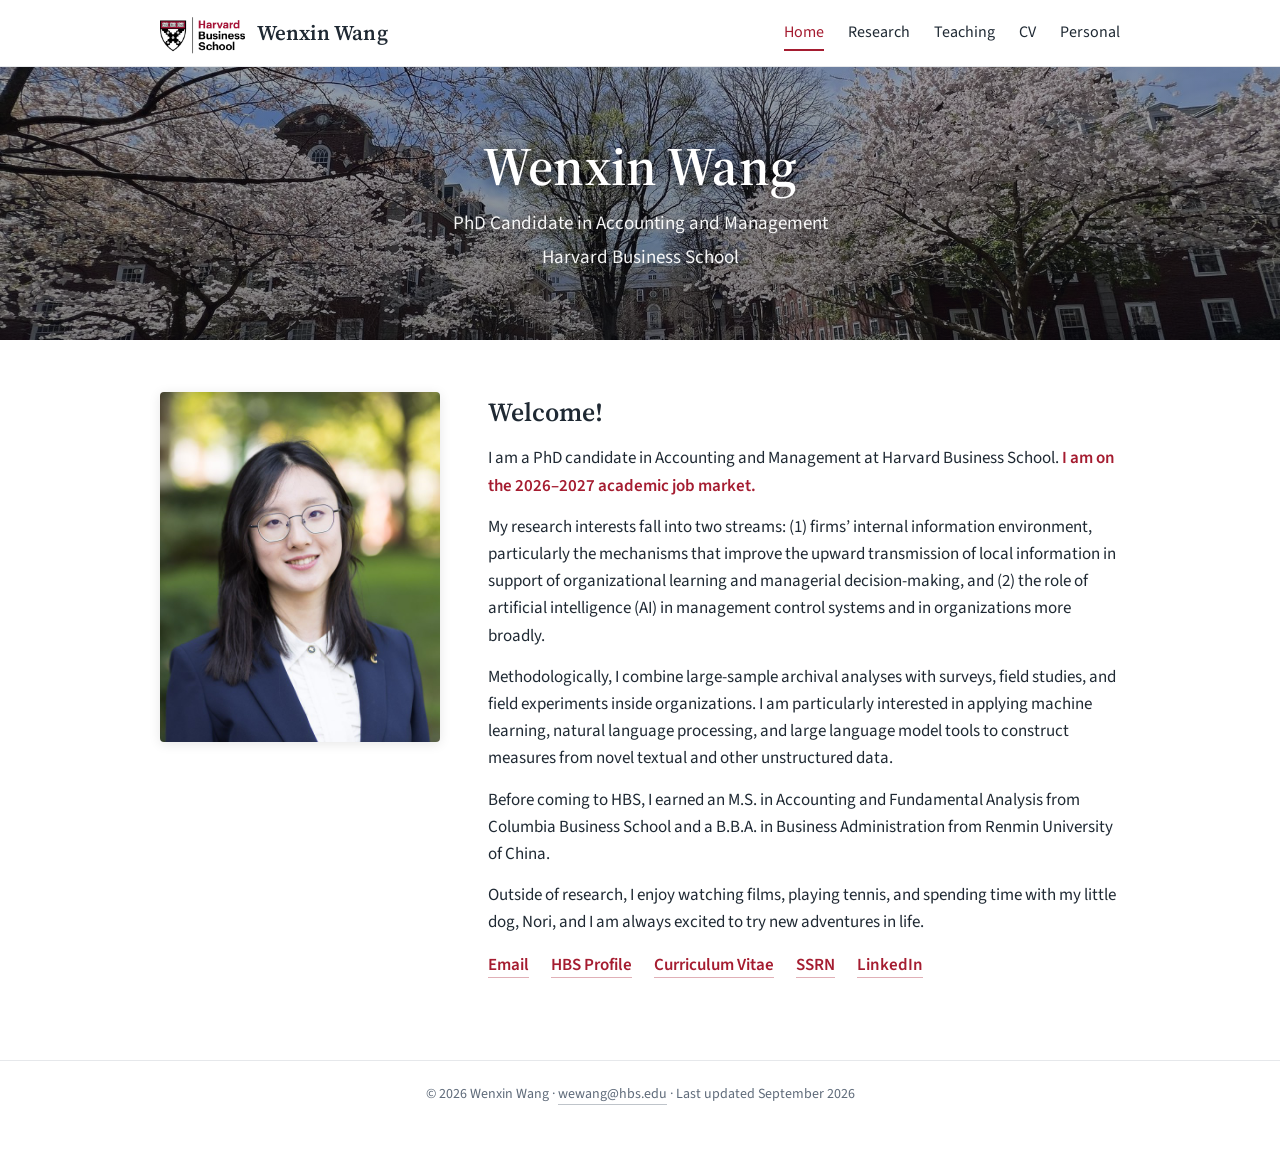
==== index.html @ 9a2243c7 "Shorten research stream (1)" ====
<!DOCTYPE html>
<html lang="en">
<head>
  <meta charset="UTF-8">
  <meta name="viewport" content="width=device-width, initial-scale=1.0">
  <title>Wenxin Wang</title>
  <meta name="description" content="Wenxin Wang is a PhD candidate in Accounting and Management at Harvard Business School on the 2026–2027 academic job market. Research on firms' internal information environment, upward information flows, and AI in management control systems.">
  <meta name="author" content="Wenxin Wang">
  <link rel="canonical" href="https://www.wenxin-wang.com/">
  <meta property="og:type" content="website">
  <meta property="og:title" content="Wenxin Wang — PhD Candidate, Harvard Business School">
  <meta property="og:description" content="PhD candidate in Accounting and Management at Harvard Business School, on the 2026–2027 academic job market.">
  <meta property="og:url" content="https://www.wenxin-wang.com/">
  <link rel="icon" href="favicon.svg" type="image/svg+xml">
  <link rel="preconnect" href="https://fonts.googleapis.com">
  <link rel="preconnect" href="https://fonts.gstatic.com" crossorigin>
  <link href="https://fonts.googleapis.com/css2?family=Source+Sans+3:ital,wght@0,400;0,600;1,400&family=Source+Serif+4:wght@400;600&display=swap" rel="stylesheet">
  <link rel="stylesheet" href="style.css?v=20260918g">
</head>
<body>

<header class="topbar">
  <div class="wrap">
    <a class="brand" href="index.html">
      <img src="images/hbs-logo.png" alt="Harvard Business School">
      <span>Wenxin Wang</span>
    </a>
    <nav aria-label="Main">
      <ul>
        <li><a href="index.html" aria-current="page">Home</a></li>
        <li><a href="research.html">Research</a></li>
        <li><a href="teaching.html">Teaching</a></li>
        <li><a href="files/Wenxin_Wang_CV.pdf" target="_blank" rel="noopener">CV</a></li>
        <li><a href="personal.html">Personal</a></li>
      </ul>
    </nav>
  </div>
</header>

<section class="hero photo bg-campus">
  <h1>Wenxin Wang</h1>
  <p>PhD Candidate in Accounting and Management</p>
  <p>Harvard Business School</p>
</section>

<main class="wrap">

  <div class="intro">
    <img src="images/photo.jpg" alt="Wenxin Wang" width="640" height="800">
    <div>
      <h2>Welcome!</h2>
      <p>I am a PhD candidate in Accounting and Management at Harvard Business School. <strong class="hl">I am on the 2026–2027 academic job market.</strong></p>
      <p>My research interests fall into two streams: (1) firms’ internal information environment, particularly the mechanisms that improve the upward transmission of local information in support of organizational learning and managerial decision-making, and (2) the role of artificial intelligence (AI) in management control systems and in organizations more broadly.</p>
      <p>Methodologically, I combine large-sample archival analyses with surveys, field studies, and field experiments inside organizations. I am particularly interested in applying machine learning, natural language processing, and large language model tools to construct measures from novel textual and other unstructured data.</p>
      <p>Before coming to HBS, I earned an M.S. in Accounting and Fundamental Analysis from Columbia Business School and a B.B.A. in Business Administration from Renmin University of China.</p>
      <p>Outside of research, I enjoy watching films, playing tennis, and spending time with my little dog, Nori, and I am always excited to try new adventures in life.</p>
      <ul class="links">
        <li><a href="mailto:wewang@hbs.edu">Email</a></li>
        <li><a href="https://www.hbs.edu/faculty/Pages/profile.aspx?facId=1377700" target="_blank" rel="noopener">HBS Profile</a></li>
        <li><a href="files/Wenxin_Wang_CV.pdf" target="_blank" rel="noopener">Curriculum Vitae</a></li>
        <li><a href="https://papers.ssrn.com/sol3/cf_dev/AbsByAuth.cfm?per_id=5625656" target="_blank" rel="noopener">SSRN</a></li>
        <li><a href="https://www.linkedin.com/in/wenxin-wang-821b02172/" target="_blank" rel="noopener">LinkedIn</a></li>
      </ul>
    </div>
  </div>

</main>

<footer>
  © 2026 Wenxin Wang · <a href="mailto:wewang@hbs.edu">wewang@hbs.edu</a> · Last updated September 2026
</footer>

</body>
</html>
---- style.css ----
/* Wenxin Wang — personal academic website
   Plain CSS, no build step. Colors: HBS crimson accent on white. */

:root {
  --crimson: #a51c30;
  --crimson-dark: #7f1524;
  --crimson-tint: #f8ecee;
  --ink: #1f2933;
  --muted: #5f6b7a;
  --rule: #e6e8eb;
  --bg: #ffffff;
  --maxw: 1000px;
  --serif: "Source Serif 4", Georgia, "Times New Roman", serif;
  --sans: "Source Sans 3", "Helvetica Neue", Helvetica, Arial, sans-serif;
}

* { box-sizing: border-box; }

html { scroll-behavior: smooth; }

body {
  margin: 0;
  background: var(--bg);
  color: var(--ink);
  font-family: var(--sans);
  font-size: 17px;
  line-height: 1.6;
  -webkit-font-smoothing: antialiased;
}

a {
  color: var(--crimson);
  text-decoration: none;
  border-bottom: 1px solid rgba(165, 28, 48, 0.35);
}
a:hover { border-bottom-color: var(--crimson); }

.wrap {
  max-width: var(--maxw);
  margin: 0 auto;
  padding-inline: 20px;
}

/* ---------- Top bar ---------- */
.topbar {
  background: #fff;
  border-bottom: 1px solid var(--rule);
}
.topbar .wrap {
  display: flex;
  align-items: center;
  justify-content: space-between;
  gap: 16px 28px;
  flex-wrap: wrap;
  min-height: 66px;
  padding-block: 10px;
}
.brand {
  display: flex;
  align-items: center;
  gap: 12px;
  border: none;
  color: var(--ink);
}
.brand img { height: 42px; width: auto; display: block; }
.brand span {
  font-family: var(--serif);
  font-size: 21px;
  font-weight: 600;
  letter-spacing: 0.2px;
}
nav ul {
  list-style: none;
  margin: 0;
  padding: 0;
  display: flex;
  gap: 24px;
  flex-wrap: wrap;
}
nav a {
  border: none;
  color: var(--ink);
  font-size: 16px;
  padding: 6px 0;
  border-bottom: 2px solid transparent;
}
nav a:hover,
nav a[aria-current="page"] {
  color: var(--crimson);
  border-bottom-color: var(--crimson);
}

/* ---------- Hero band ---------- */
.hero {
  position: relative;
  overflow: hidden;
  background: var(--crimson);
  color: #fff;
  text-align: center;
  padding: 68px 20px 62px;
}
.hero::before {
  /* subtle diagonal texture, like a patterned banner */
  content: "";
  position: absolute;
  inset: 0;
  background: repeating-linear-gradient(
    135deg,
    rgba(255, 255, 255, 0.055) 0 2px,
    transparent 2px 16px
  );
  pointer-events: none;
}
.hero > * { position: relative; }
.hero h1 {
  font-family: var(--serif);
  font-weight: 600;
  font-size: clamp(34px, 6vw, 54px);
  line-height: 1.15;
  margin: 0 0 12px;
  letter-spacing: 0.3px;
}
.hero p {
  margin: 4px 0;
  font-size: clamp(16px, 2.3vw, 19px);
  opacity: 0.95;
}
.hero.small { padding: 46px 20px 40px; }
.hero.small h1 { font-size: clamp(30px, 5vw, 44px); margin: 0; }

/* Photo banners: class "photo" plus one bg-* class per page, under a dark wash */
.hero.photo {
  background-size: cover;
  background-position: center 45%;
}
.hero.photo::before { display: none; }
.hero.bg-campus {   /* Home: HBS campus in bloom */
  background-image: linear-gradient(rgba(15, 15, 25, 0.38), rgba(15, 15, 25, 0.50)), url("images/banner-campus.jpg");
  background-position: center 45%;
}
.hero.bg-gulls {    /* Personal: seagulls at sunset */
  background-image: linear-gradient(rgba(15, 15, 25, 0.30), rgba(15, 15, 25, 0.45)), url("images/banner-gulls-2.jpg");
  background-position: center 50%;
}
.hero.bg-blossom {  /* Research: blossoms and blue sky */
  background-image: linear-gradient(rgba(15, 15, 25, 0.40), rgba(15, 15, 25, 0.50)), url("images/banner-blossom.jpg");
  background-position: center 40%;
}
.hero.bg-river {    /* Teaching: Charles River sunset */
  background-image: linear-gradient(rgba(15, 15, 25, 0.30), rgba(15, 15, 25, 0.45)), url("images/banner-river.jpg");
  background-position: center 55%;
}
.hero.photo h1,
.hero.photo p { text-shadow: 0 1px 14px rgba(0, 0, 0, 0.5); }

/* ---------- Home: photo + bio ---------- */
.intro {
  display: grid;
  grid-template-columns: 280px 1fr;
  gap: 48px;
  align-items: start;
  padding: 52px 0 28px;
}
.intro img {
  width: 100%;
  height: auto;
  display: block;
  border-radius: 4px;
  box-shadow: 0 2px 12px rgba(0, 0, 0, 0.10);
}
.intro h2 {
  font-family: var(--serif);
  font-size: 26px;
  font-weight: 600;
  margin: 0 0 12px;
}
.intro p { margin: 0 0 14px; }
.hl { color: var(--crimson); font-weight: 600; }
.contact {
  margin: 18px 0 0;
  padding: 0;
  list-style: none;
  color: var(--muted);
  font-size: 16px;
}
.contact li { margin: 2px 0; }
.links {
  display: flex;
  flex-wrap: wrap;
  gap: 8px 22px;
  margin: 16px 0 0;
  padding: 0;
  list-style: none;
}
.links a { font-weight: 600; }

/* ---------- Generic sections ---------- */
main.wrap { padding-bottom: 24px; }
.section { padding: 28px 0 8px; }
.section h2,
.papers h2 {
  font-family: var(--serif);
  font-size: 25px;
  font-weight: 600;
  display: inline-block;
  margin: 8px 0 16px;
  padding-bottom: 4px;
  border-bottom: 2px solid var(--crimson);
}
.section p { margin: 0 0 14px; }
.lead {
  font-size: 18px;
  padding: 36px 0 4px;
  margin: 0;
}

.committee ul {
  list-style: none;
  padding: 0;
  margin: 0;
  display: grid;
  grid-template-columns: repeat(auto-fit, minmax(230px, 1fr));
  gap: 14px 28px;
}
.committee li strong { font-weight: 600; }
.committee li span {
  display: block;
  color: var(--muted);
  font-size: 15px;
  line-height: 1.4;
}

/* ---------- Research entries ---------- */
.papers { padding: 22px 0 4px; }
.paper {
  padding: 20px 0;
  border-bottom: 1px solid var(--rule);
}
.paper:last-child { border-bottom: none; }
.paper .title {
  font-family: var(--serif);
  font-size: 21px;
  font-weight: 600;
  line-height: 1.3;
  margin: 0 0 6px;
}
.paper .title a { border-bottom-width: 1px; color: var(--ink); }
.paper .title a:hover { color: var(--crimson); }
.paper .authors { margin: 0; }
.paper .status {
  margin: 2px 0 0;
  color: var(--muted);
  font-style: italic;
}
.paper .venue { font-style: italic; }
.btns { margin: 10px 0 0; }
.btn {
  display: inline-block;
  border: 1px solid var(--crimson);
  border-radius: 3px;
  padding: 1px 10px;
  font-size: 14px;
  font-weight: 600;
  margin: 0 6px 6px 0;
}
.btn:hover { background: var(--crimson-tint); }
.tags {
  display: flex;
  flex-wrap: wrap;
  gap: 6px;
  margin: 10px 0 0;
  padding: 0;
  list-style: none;
}
.tags li {
  font-size: 13px;
  color: var(--crimson-dark);
  background: var(--crimson-tint);
  border-radius: 999px;
  padding: 1px 10px;
}
ul.meta { margin: 12px 0 0; padding-left: 20px; }
ul.meta li { margin: 2px 0; }
details { margin-top: 10px; }
summary {
  cursor: pointer;
  color: var(--crimson);
  font-weight: 600;
  list-style: none;
  user-select: none;
}
summary::-webkit-details-marker { display: none; }
summary::before { content: "+ "; }
details[open] summary::before { content: "\2212  "; }
details p { margin: 8px 0 0; }
.note { color: var(--muted); font-size: 15px; margin: 6px 0 0; }

/* ---------- Teaching ---------- */
.course { padding: 6px 0 14px; }
.course h3 {
  font-family: var(--serif);
  font-size: 20px;
  font-weight: 600;
  margin: 0 0 4px;
}
.course .meta { color: var(--muted); margin: 0 0 8px; }
.course ul { margin: 0; padding-left: 20px; }
.course li { margin: 4px 0; }

/* ---------- Footer ---------- */
footer {
  border-top: 1px solid var(--rule);
  margin-top: 28px;
  padding: 22px 20px 44px;
  color: var(--muted);
  font-size: 14px;
  text-align: center;
}
footer a { color: var(--muted); border-bottom-color: rgba(95, 107, 122, 0.4); }

/* ---------- Responsive ---------- */
@media (max-width: 720px) {
  body { font-size: 16px; }
  .topbar .wrap { justify-content: center; text-align: center; }
  nav ul { justify-content: center; gap: 18px; }
  .intro { grid-template-columns: 1fr; gap: 26px; padding-top: 36px; }
  .intro img { max-width: 240px; margin: 0 auto; }
  .hero { padding: 48px 20px 44px; }
}
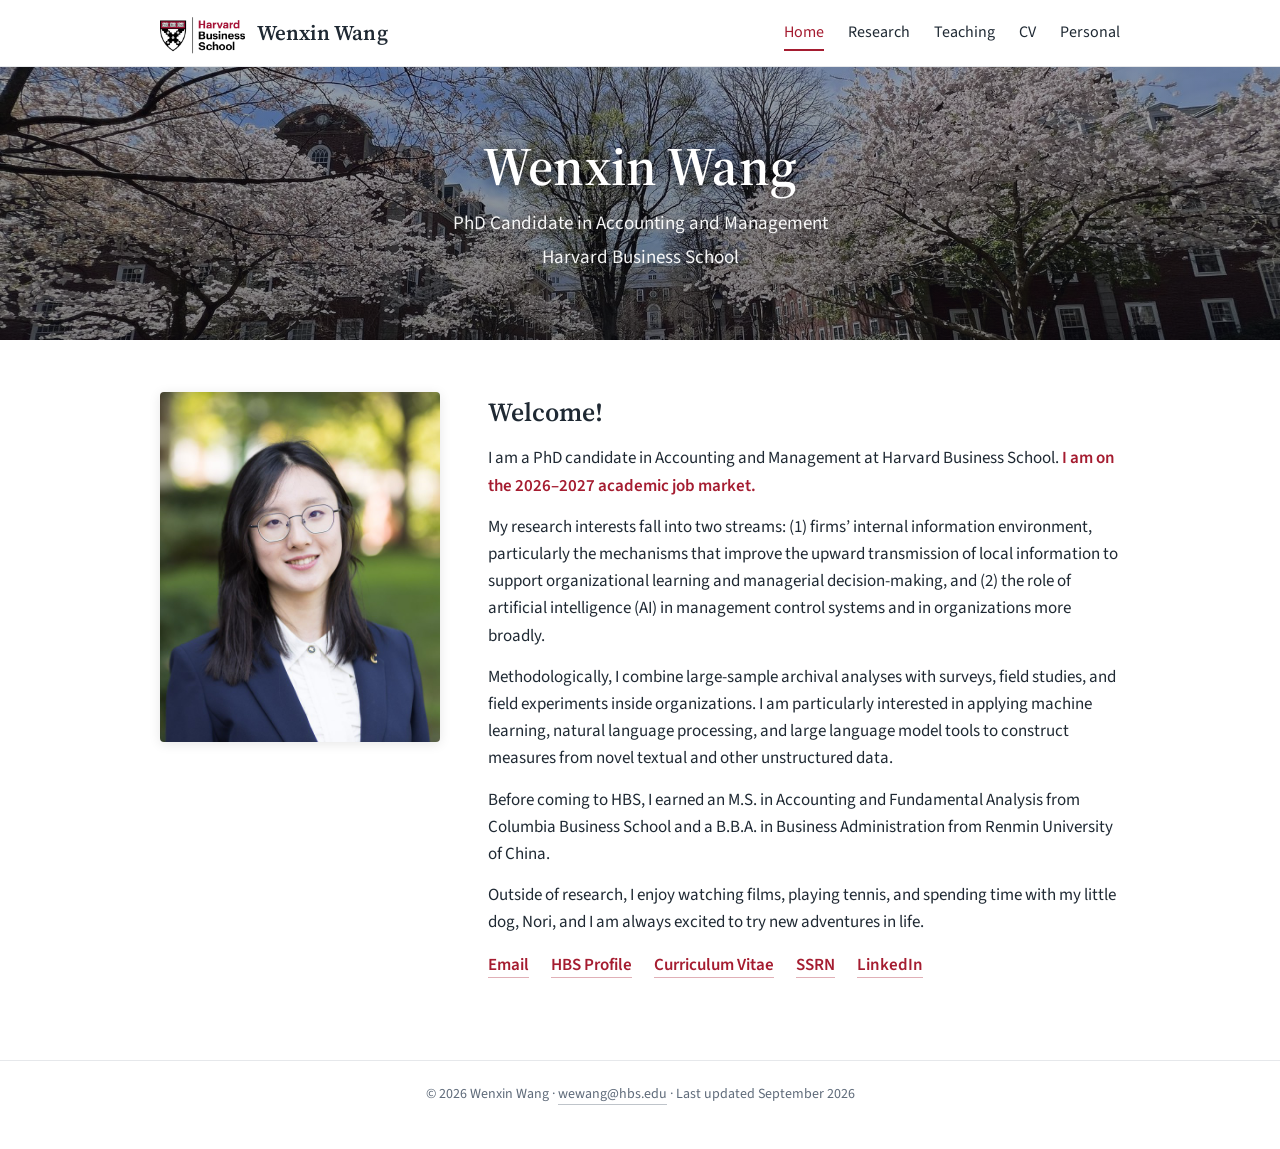
==== commit a4a5f14b: "Wording edits; drop SSRN/Journal buttons; theme tags moved to the bottom of each paper" ====
--- a/index.html
+++ b/index.html
@@ -15,7 +15,7 @@
   <link rel="preconnect" href="https://fonts.googleapis.com">
   <link rel="preconnect" href="https://fonts.gstatic.com" crossorigin>
   <link href="https://fonts.googleapis.com/css2?family=Source+Sans+3:ital,wght@0,400;0,600;1,400&family=Source+Serif+4:wght@400;600&display=swap" rel="stylesheet">
-  <link rel="stylesheet" href="style.css?v=20260918g">
+  <link rel="stylesheet" href="style.css?v=20260918i">
 </head>
 <body>
 
@@ -50,7 +50,7 @@
     <div>
       <h2>Welcome!</h2>
       <p>I am a PhD candidate in Accounting and Management at Harvard Business School. <strong class="hl">I am on the 2026–2027 academic job market.</strong></p>
-      <p>My research interests fall into two streams: (1) firms’ internal information environment, particularly the mechanisms that improve the upward transmission of local information in support of organizational learning and managerial decision-making, and (2) the role of artificial intelligence (AI) in management control systems and in organizations more broadly.</p>
+      <p>My research interests fall into two streams: (1) firms’ internal information environment, particularly the mechanisms that improve the upward transmission of local information to support organizational learning and managerial decision-making, and (2) the role of artificial intelligence (AI) in management control systems and in organizations more broadly.</p>
       <p>Methodologically, I combine large-sample archival analyses with surveys, field studies, and field experiments inside organizations. I am particularly interested in applying machine learning, natural language processing, and large language model tools to construct measures from novel textual and other unstructured data.</p>
       <p>Before coming to HBS, I earned an M.S. in Accounting and Fundamental Analysis from Columbia Business School and a B.B.A. in Business Administration from Renmin University of China.</p>
       <p>Outside of research, I enjoy watching films, playing tennis, and spending time with my little dog, Nori, and I am always excited to try new adventures in life.</p>
--- a/style.css
+++ b/style.css
@@ -125,7 +125,7 @@
   font-size: clamp(16px, 2.3vw, 19px);
   opacity: 0.95;
 }
-.hero.small { padding: 46px 20px 40px; }
+.hero.small { padding: 92px 20px 84px; }
 .hero.small h1 { font-size: clamp(30px, 5vw, 44px); margin: 0; }
 
 /* Photo banners: class "photo" plus one bg-* class per page, under a dark wash */
@@ -148,7 +148,7 @@
 }
 .hero.bg-river {    /* Teaching: Charles River sunset */
   background-image: linear-gradient(rgba(15, 15, 25, 0.30), rgba(15, 15, 25, 0.45)), url("images/banner-river.jpg");
-  background-position: center 55%;
+  background-position: center 68%;
 }
 .hero.photo h1,
 .hero.photo p { text-shadow: 0 1px 14px rgba(0, 0, 0, 0.5); }
@@ -232,6 +232,7 @@
 
 /* ---------- Research entries ---------- */
 .papers { padding: 22px 0 4px; }
+main.wrap > .papers:first-child { padding-top: 40px; }
 .paper {
   padding: 20px 0;
   border-bottom: 1px solid var(--rule);
@@ -326,4 +327,5 @@
   .intro { grid-template-columns: 1fr; gap: 26px; padding-top: 36px; }
   .intro img { max-width: 240px; margin: 0 auto; }
   .hero { padding: 48px 20px 44px; }
-}
+  .hero.small { padding: 66px 20px 60px; }
+}
